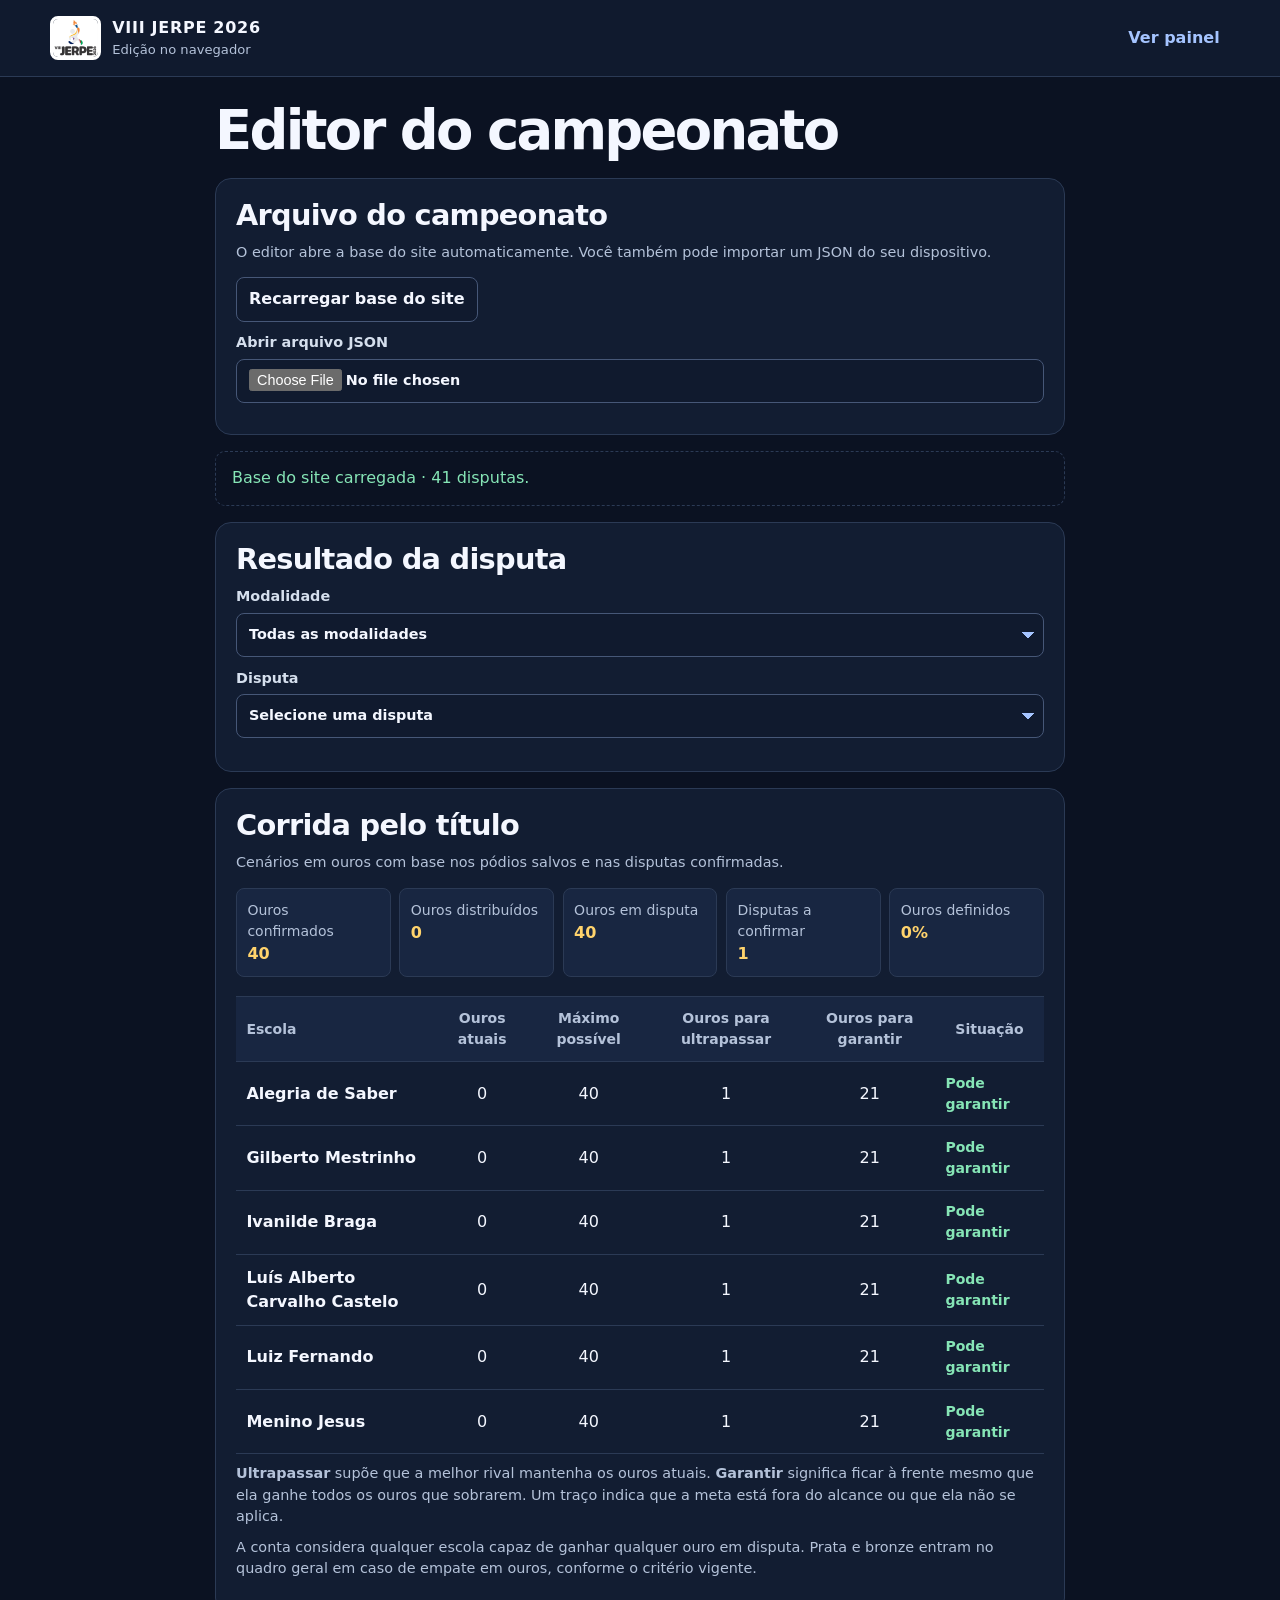
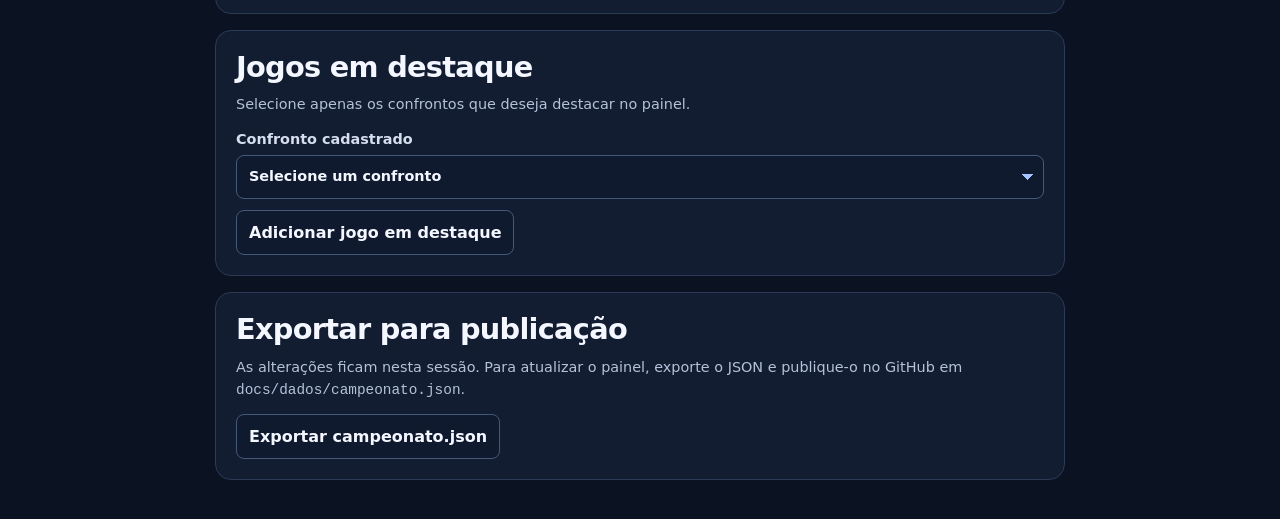
==== docs/editor/index.html @ e14b0c48 "Disponibiliza o editor do JERPE no GitHub Pages" ====
<!doctype html>
<html lang="pt-BR">
<head>
  <meta charset="utf-8">
  <meta name="viewport" content="width=device-width, initial-scale=1">
  <title>Editor do campeonato | VIII JERPE</title>
  <link rel="stylesheet" href="../css/site.css">
  <link rel="stylesheet" href="./editor.css">
  <script type="module" src="./editor.mjs"></script>
</head>
<body>
  <header class="topo">
    <div class="largura barra">
      <a class="marca" href="../">
        <img src="../imagens/identidade/jerpe-2026.png" alt="" width="354" height="303">
        <span><strong>VIII JERPE 2026</strong><small>Edição no navegador</small></span>
      </a>
      <nav aria-label="Navegação principal"><a href="../">Ver painel</a></nav>
    </div>
  </header>
  <main class="largura editor">
    <h1>Editor do campeonato</h1>
    <section class="cartao" aria-labelledby="titulo-arquivo">
      <h2 id="titulo-arquivo">Arquivo do campeonato</h2>
      <p class="contexto">O editor abre a base do site automaticamente. Você também pode importar um JSON do seu dispositivo.</p>
      <div class="acoes"><button type="button" id="carregar">Recarregar base do site</button></div>
      <label>Abrir arquivo JSON<input type="file" id="arquivo" accept=".json,application/json"></label>
    </section>
    <p class="aviso" id="status" role="status">Carregando a base do site…</p>
    <section class="cartao" id="edicao" hidden aria-labelledby="titulo-edicao">
      <h2 id="titulo-edicao">Resultado da disputa</h2>
      <label>Modalidade<select id="modalidade"></select></label>
      <label>Disputa<select id="disputa"></select></label>
      <p id="fonte" class="contexto"></p>
      <form id="formulario" hidden>
        <label>Situação<select id="situacao"></select></label>
        <fieldset id="campos-podio" hidden>
          <legend>Escolas no pódio</legend>
          <div class="campos-podio">
            <label class="ouro">1º lugar · Ouro<select id="ouro"></select></label>
            <label class="prata">2º lugar · Prata<select id="prata"></select></label>
            <label class="bronze">3º lugar · Bronze<select id="bronze"></select></label>
          </div>
        </fieldset>
        <p id="orientacao" class="contexto"></p>
        <div class="acoes"><button id="salvar" class="principal" type="submit">Salvar alteração</button></div>
      </form>
    </section>
    <section class="cartao corrida" id="corrida" hidden aria-labelledby="titulo-corrida">
      <h2 id="titulo-corrida">Corrida pelo título</h2>
      <p class="contexto">Cenários em ouros com base nos pódios salvos e nas disputas confirmadas.</p>
      <dl class="resumo-corrida">
        <div><dt>Ouros confirmados</dt><dd data-corrida="confirmados"></dd></div>
        <div><dt>Ouros distribuídos</dt><dd data-corrida="distribuidos"></dd></div>
        <div><dt>Ouros em disputa</dt><dd data-corrida="emDisputa"></dd></div>
        <div><dt>Disputas a confirmar</dt><dd data-corrida="aConfirmar"></dd></div>
        <div><dt>Ouros definidos</dt><dd data-corrida="percentual"></dd></div>
      </dl>
      <div class="tabela-corrida" role="region" aria-label="Cenários em ouros por escola" tabindex="0">
        <table aria-describedby="notas-corrida">
          <thead><tr>
            <th scope="col">Escola</th><th scope="col">Ouros atuais</th><th scope="col">Máximo possível</th>
            <th scope="col">Ouros para ultrapassar</th><th scope="col">Ouros para garantir</th><th scope="col">Situação</th>
          </tr></thead>
          <tbody></tbody>
        </table>
      </div>
      <div id="notas-corrida" class="contexto">
        <p><strong>Ultrapassar</strong> supõe que a melhor rival mantenha os ouros atuais. <strong>Garantir</strong> significa ficar à frente mesmo que ela ganhe todos os ouros que sobrarem. Um traço indica que a meta está fora do alcance ou que ela não se aplica.</p>
        <p>A conta considera qualquer escola capaz de ganhar qualquer ouro em disputa. Prata e bronze entram no quadro geral em caso de empate em ouros, conforme o critério vigente.</p>
      </div>
    </section>
    <section class="cartao" id="edicao-destaques" hidden aria-labelledby="titulo-edicao-destaques">
      <h2 id="titulo-edicao-destaques">Jogos em destaque</h2>
      <p class="contexto">Selecione apenas os confrontos que deseja destacar no painel.</p>
      <label>Confronto cadastrado<select id="selecionar-destaque"></select></label>
      <button type="button" id="adicionar-destaque">Adicionar jogo em destaque</button>
      <form id="form-destaque" hidden>
        <div class="campos-jogo">
          <label>Disputa<select name="competicaoId" required></select></label>
          <label>Nome do confronto<input name="etapa" placeholder="Ex. Final" maxlength="80" required></label>
          <label>Escola A<select name="escolaA"></select></label>
          <label>Escola B<select name="escolaB"></select></label>
          <label>Data<input name="data" type="date"></label>
          <label>Horário (Manaus)<input name="hora" type="time"></label>
          <label class="campo-local">Local<input name="local" maxlength="100"></label>
          <label>Placar da escola A<input name="placarA" type="number" inputmode="numeric" min="0" step="1"></label>
          <label>Placar da escola B<input name="placarB" type="number" inputmode="numeric" min="0" step="1"></label>
        </div>
        <p class="contexto">Para divulgar o placar, preencha as duas escolas e os dois números.</p>
        <div class="acoes">
          <button class="principal" type="submit" id="salvar-destaque">Salvar destaque</button>
          <button type="button" id="fechar-destaque">Fechar edição</button>
          <button type="button" id="remover-destaque" hidden>Remover destaque</button>
        </div>
      </form>
      <p class="aviso" id="status-destaque" role="status" hidden></p>
    </section>
    <section class="cartao" id="exportacao" hidden aria-labelledby="titulo-exportacao">
      <h2 id="titulo-exportacao">Exportar para publicação</h2>
      <p class="contexto">As alterações ficam nesta sessão. Para atualizar o painel, exporte o JSON e publique-o no GitHub em <code>docs/dados/campeonato.json</code>.</p>
      <button id="exportar" type="button">Exportar campeonato.json</button>
    </section>
  </main>
</body>
</html>
---- docs/css/site.css ----
:root {
  color-scheme: dark;
  --fundo: #0b1222;
  --superficie: #121d32;
  --superficie-2: #182641;
  --contorno: #2b3a55;
  --texto: #f4f7ff;
  --suave: #b4c2d9;
  --azul: #a5c4ff;
  --ouro: #ffd36c;
  --prata: #d5dfed;
  --bronze: #efaf90;
  --verde: #86e5b6;
  font-family: "Segoe UI", system-ui, sans-serif;
  background: var(--fundo);
  color: var(--texto);
  line-height: 1.5;
}
*, *::before, *::after { box-sizing: border-box; }
body { margin: 0; }
[hidden] { display: none !important; }
a { color: var(--azul); text-underline-offset: .24em; }
button, input, select { font: inherit; }
button, select, input { max-width: 100%; }
button, select, input[type="file"]::file-selector-button { cursor: pointer; }
:focus-visible { outline: 3px solid var(--ouro); outline-offset: 3px; }
section[id] { scroll-margin-top: 1rem; }
h1, h2, h3, h4, p, dl, dd { margin: 0; }
h1, h2, h3, h4 { line-height: 1.12; }
.largura { width: min(100% - 2rem, 1180px); margin-inline: auto; }
.visualmente-oculto, .skip:not(:focus) {
  position: absolute;
  width: 1px;
  height: 1px;
  overflow: hidden;
  clip-path: inset(50%);
  white-space: nowrap;
}
.skip:focus { position: fixed; z-index: 3; padding: .7rem; background: var(--fundo); }
.topo { background: #101a2e; border-bottom: 1px solid var(--contorno); }
.barra, .rodape > div { display: flex; align-items: center; justify-content: space-between; gap: 1rem; }
.barra { min-height: 76px; padding-block: .6rem; }
.marca { display: flex; align-items: center; gap: .7rem; color: var(--texto); text-decoration: none; }
.marca img { width: 51px; height: auto; display: block; border: 3px solid white; border-radius: 8px; }
.marca strong, .marca small { display: block; }
.marca strong { font-size: 1rem; letter-spacing: .045em; }
.marca small { color: var(--suave); font-size: .82rem; }
nav { display: flex; gap: .45rem; }
nav a { border-radius: 8px; padding: .5rem .65rem; font-weight: 650; text-decoration: none; }
nav a:hover { background: var(--superficie-2); }
.hero {
  position: relative;
  isolation: isolate;
  overflow: hidden;
  display: grid;
  align-items: end;
  gap: 1.7rem;
  min-height: 316px;
  margin-block: 1.45rem;
  padding: clamp(1.25rem, 4vw, 3rem);
  border: 1px solid #324973;
  border-radius: 20px;
  background: linear-gradient(112deg, #15284b 15%, #182e59 70%, #233f75);
}
.hero::before {
  content: "";
  position: absolute;
  z-index: -1;
  inset: -90px -185px auto auto;
  width: 520px;
  height: 382px;
  transform: rotate(-32deg);
  border: 1px solid #a5c4ff35;
  border-radius: 210px;
  box-shadow: 0 0 0 23px #a5c4ff13, 0 0 0 24px #a5c4ff35,
    0 0 0 47px #a5c4ff13, 0 0 0 48px #a5c4ff35, 0 0 0 71px #a5c4ff13;
  pointer-events: none;
}
.sobretitulo { color: var(--ouro); font-size: .875rem; font-weight: 750; letter-spacing: .09em; text-transform: uppercase; }
.hero h1 { margin-top: .55rem; font-size: clamp(2.9rem, 7vw, 5.25rem); line-height: .91; letter-spacing: -.07em; }
.slogan { margin-top: .95rem; color: var(--prata); }
.resumo { display: grid; grid-template-columns: repeat(3, minmax(0, 1fr)); gap: .45rem; }
.resumo > div {
  display: flex; flex-direction: column-reverse; justify-content: start; gap: .2rem;
  padding: .65rem; border: 1px solid #5474a7; border-radius: 11px; background: #121f3be8;
}
.resumo dd { color: var(--ouro); font-size: clamp(1.45rem, 3vw, 2.3rem); font-weight: 760; line-height: 1; }
.resumo dt { color: var(--prata); font-size: .875rem; }
.grade { display: grid; gap: 1.1rem; }
.cartao { min-width: 0; border: 1px solid var(--contorno); border-radius: 16px; background: var(--superficie); }
.secao-cabecalho { padding: 1.2rem 1.25rem .95rem; }
h2 { font-size: clamp(1.35rem, 2.5vw, 1.8rem); letter-spacing: -.025em; }
.secao-cabecalho p, .contexto, .observacao, .nota, .contagem { color: var(--suave); font-size: .9rem; }
.secao-cabecalho p { margin-top: .35rem; }
table { width: 100%; border-collapse: collapse; font-variant-numeric: tabular-nums; }
thead { background: var(--superficie-2); }
tr { border-block: 1px solid var(--contorno); }
th, td { padding: .67rem .38rem; text-align: center; }
th:nth-child(2), tbody th { text-align: left; }
thead th { color: var(--suave); font-size: .875rem; }
tbody th { font-weight: 650; }
tbody tr:hover { background: #182641; }
.posicao { color: var(--suave); }
.total { font-weight: 750; }
.ouro { color: var(--ouro); }
.prata { color: var(--prata); }
.bronze { color: var(--bronze); }
.nota { padding: .8rem 1.25rem; }
.recentes { display: flex; flex-direction: column; align-self: start; }
.recentes > :nth-child(2) { padding: 0 1.25rem .9rem; }
.link-podios { margin: 0 1.25rem 1.15rem; align-self: start; font-weight: 650; }
.vazio, .aviso { padding: .9rem 1rem; border: 1px dashed var(--contorno); border-radius: 10px; color: var(--suave); }
.recente { padding: .8rem 0; border-top: 1px solid var(--contorno); }
.recente h3, .disputa h3 { font-size: 1.08rem; overflow-wrap: anywhere; }
.catalogo { margin-block: 1.2rem 2rem; padding-bottom: 1.15rem; }
.filtros {
  display: grid; align-items: end; gap: .65rem; grid-template-columns: repeat(2, minmax(0, 1fr));
  margin-inline: 1.25rem;
}
label { display: grid; gap: .3rem; color: var(--prata); font-size: .9rem; font-weight: 640; }
select, input:not([type="hidden"]), button {
  min-height: 44px;
  border: 1px solid #465777;
  border-radius: 8px;
  padding: .6rem .75rem;
  background: #101a2e;
  color: var(--texto);
}
select {
  width: 100%;
  appearance: none;
  padding-right: 1.95rem;
  background:
    linear-gradient(45deg, transparent 50%, var(--azul) 50%) right 15px center/6px 6px no-repeat,
    linear-gradient(135deg, var(--azul) 50%, transparent 50%) right 9px center/6px 6px no-repeat,
    #101a2e;
}
button { font-weight: 700; }
button:hover:not(:disabled) { background: #263c63; }
button:disabled { cursor: default; opacity: .55; }
.principal { background: var(--ouro); color: #182138; border-color: var(--ouro); }
.principal:hover:not(:disabled) { background: #ffe2a1; }
.contagem { margin: .9rem 1.25rem .55rem; }
.lista-disputas {
  display: grid; gap: .7rem; grid-template-columns: repeat(auto-fit, minmax(min(100%, 235px), 1fr));
  margin-inline: 1.25rem;
}
.disputa { padding: .95rem; border: 1px solid var(--contorno); border-radius: 11px; background: #101a2d; }
.modalidade { color: var(--azul); font-size: .875rem; font-weight: 650; margin-bottom: .2rem; }
.contexto { margin-top: .3rem; }
.estado { margin-top: .55rem; color: var(--azul); font-weight: 650; font-size: .875rem; }
.estado.a-confirmar { color: var(--ouro); }
.estado.divulgado { color: var(--verde); }
.estado.cancelado { color: var(--suave); }
.observacao { margin-top: .45rem; }
.lista-medalhas { padding: 0; margin: .65rem 0 0; list-style: none; }
.lista-medalhas li { display: flex; align-items: baseline; gap: .45rem; margin-top: .3rem; overflow-wrap: anywhere; }
.medalha { font-weight: 750; flex: 0 0 1.5rem; }
.lista-jogos {
  display: grid; gap: 1.1rem; grid-template-columns: repeat(auto-fit, minmax(min(100%, 280px), 1fr));
  margin-inline: 1.25rem;
}
.lista-jogos h3 { font-size: 1rem; margin-bottom: .65rem; }
.grupo-jogos { display: grid; gap: .6rem; }
.jogo h4 { font-size: 1.05rem; }
.lados-jogo { list-style: none; padding: 0; margin: .7rem 0; }
.lados-jogo li { display: flex; justify-content: space-between; gap: .75rem; padding: .25rem 0; }
.lados-jogo li + li { border-top: 1px solid var(--contorno); }
.placar { color: var(--ouro); font-variant-numeric: tabular-nums; }
.form-simulacao { padding-inline: 1.25rem; display: grid; gap: .85rem; }
.form-simulacao fieldset { border: 0; padding: 0; min-width: 0; margin: 0; }
.form-simulacao legend { margin-bottom: .4rem; font-size: .9rem; }
.form-simulacao .campos-podio { grid-template-columns: repeat(3, minmax(0, 1fr)); }
.form-simulacao input, .campos-jogo input { width: 100%; min-width: 0; }
.form-simulacao .acoes { margin: 0; }
#resumo-simulacao:empty { padding: 0; }
#quadro-simulacao caption { text-align: left; padding: .55rem 1.25rem; color: var(--suave); }
.escola-simulada, tbody .escola-simulada:hover { background: #24385b; }
.rodape { padding-block: 1rem 1.4rem; border-top: 1px solid var(--contorno); color: var(--suave); font-size: .875rem; }
.rodape > div { flex-wrap: wrap; }
.editor { max-width: 850px; margin-block: 1.5rem 2.5rem; }
.editor .cartao { margin-block: 1rem; padding: 1.25rem; }
.editor h1 { font-size: clamp(2rem, 6vw, 3.4rem); letter-spacing: -.05em; }
.editor h2 { margin-bottom: .7rem; }
.editor p { margin-block: .55rem; }
.editor .aviso { white-space: pre-wrap; overflow-wrap: anywhere; }
.editor .aviso.erro { color: #ffb9b9; }
.editor .aviso.ok { color: var(--verde); }
.editor label { margin-bottom: .7rem; }
.editor fieldset { padding: 0; border: 0; margin: .6rem 0; min-width: 0; }
.editor legend { margin-bottom: .5rem; font-weight: 700; }
.acoes { display: flex; gap: .65rem; flex-wrap: wrap; align-items: center; margin-block: .65rem; }
.campos-podio { display: grid; gap: .7rem; }
.campos-jogo { display: grid; grid-template-columns: minmax(0, 1fr); gap: .2rem .9rem; margin-top: .85rem; }
input[type="file"] { width: 100%; }
.editor .contexto { margin-bottom: .8rem; }
@media (min-width: 650px) {
  .hero { grid-template-columns: 1.1fr 1fr; }
  .resumo > div { padding: .95rem; }
  .filtros { grid-template-columns: 1fr 1fr 1fr auto; }
  .campos-podio { grid-template-columns: repeat(3, minmax(0, 1fr)); }
  .campos-jogo { grid-template-columns: repeat(2, minmax(0, 1fr)); }
  .campo-local { grid-column: 1 / -1; }
  .form-simulacao { grid-template-columns: 1fr 1fr; align-items: end; }
  .form-simulacao .acoes { grid-column: 1 / -1; }
}
@media (min-width: 890px) {
  .grade { grid-template-columns: 1.85fr 1fr; }
  th, td { padding-inline: .65rem; }
}
@media (max-width: 385px) {
  .largura { width: calc(100% - 1rem); }
  .barra { gap: .5rem; }
  .marca { gap: .42rem; }
  .marca img { width: 40px; }
  .marca strong { font-size: .875rem; letter-spacing: .02em; }
  .marca small { font-size: .75rem; }
  nav { gap: .1rem; }
  nav a { padding-inline: .32rem; font-size: .875rem; }
  th, td { padding-inline: .23rem; }
  .filtros { grid-template-columns: 1fr; }
}
@media (max-width: 550px) {
  .barra { flex-wrap: wrap; gap: .35rem; }
  .barra nav { flex-wrap: wrap; }
}
---- docs/editor/editor.css ----
.resumo-corrida {
  display: grid;
  grid-template-columns: repeat(auto-fit, minmax(104px, 1fr));
  gap: .55rem;
  margin-block: .9rem 1.2rem;
}
.resumo-corrida > div {
  padding: .65rem;
  border: 1px solid var(--contorno);
  border-radius: 8px;
  background: var(--superficie-2);
}
.resumo-corrida dt { color: var(--suave); font-size: .875rem; }
.resumo-corrida dd { color: var(--ouro); font-weight: 750; overflow-wrap: anywhere; }
.tabela-corrida { overflow-x: auto; }
.tabela-corrida table { min-width: 540px; }
.tabela-corrida th:first-child, .tabela-corrida td:last-child { text-align: left; }
.tabela-corrida thead th:nth-child(2) { text-align: center; }
.situacao-corrida { font-size: .875rem; font-weight: 650; }
.corrida-garantida, .corrida-possivel { color: var(--verde); }
.corrida-podeEmpatar, .corrida-empate { color: var(--ouro); }
.corrida-semChance { color: #ffb9b9; }
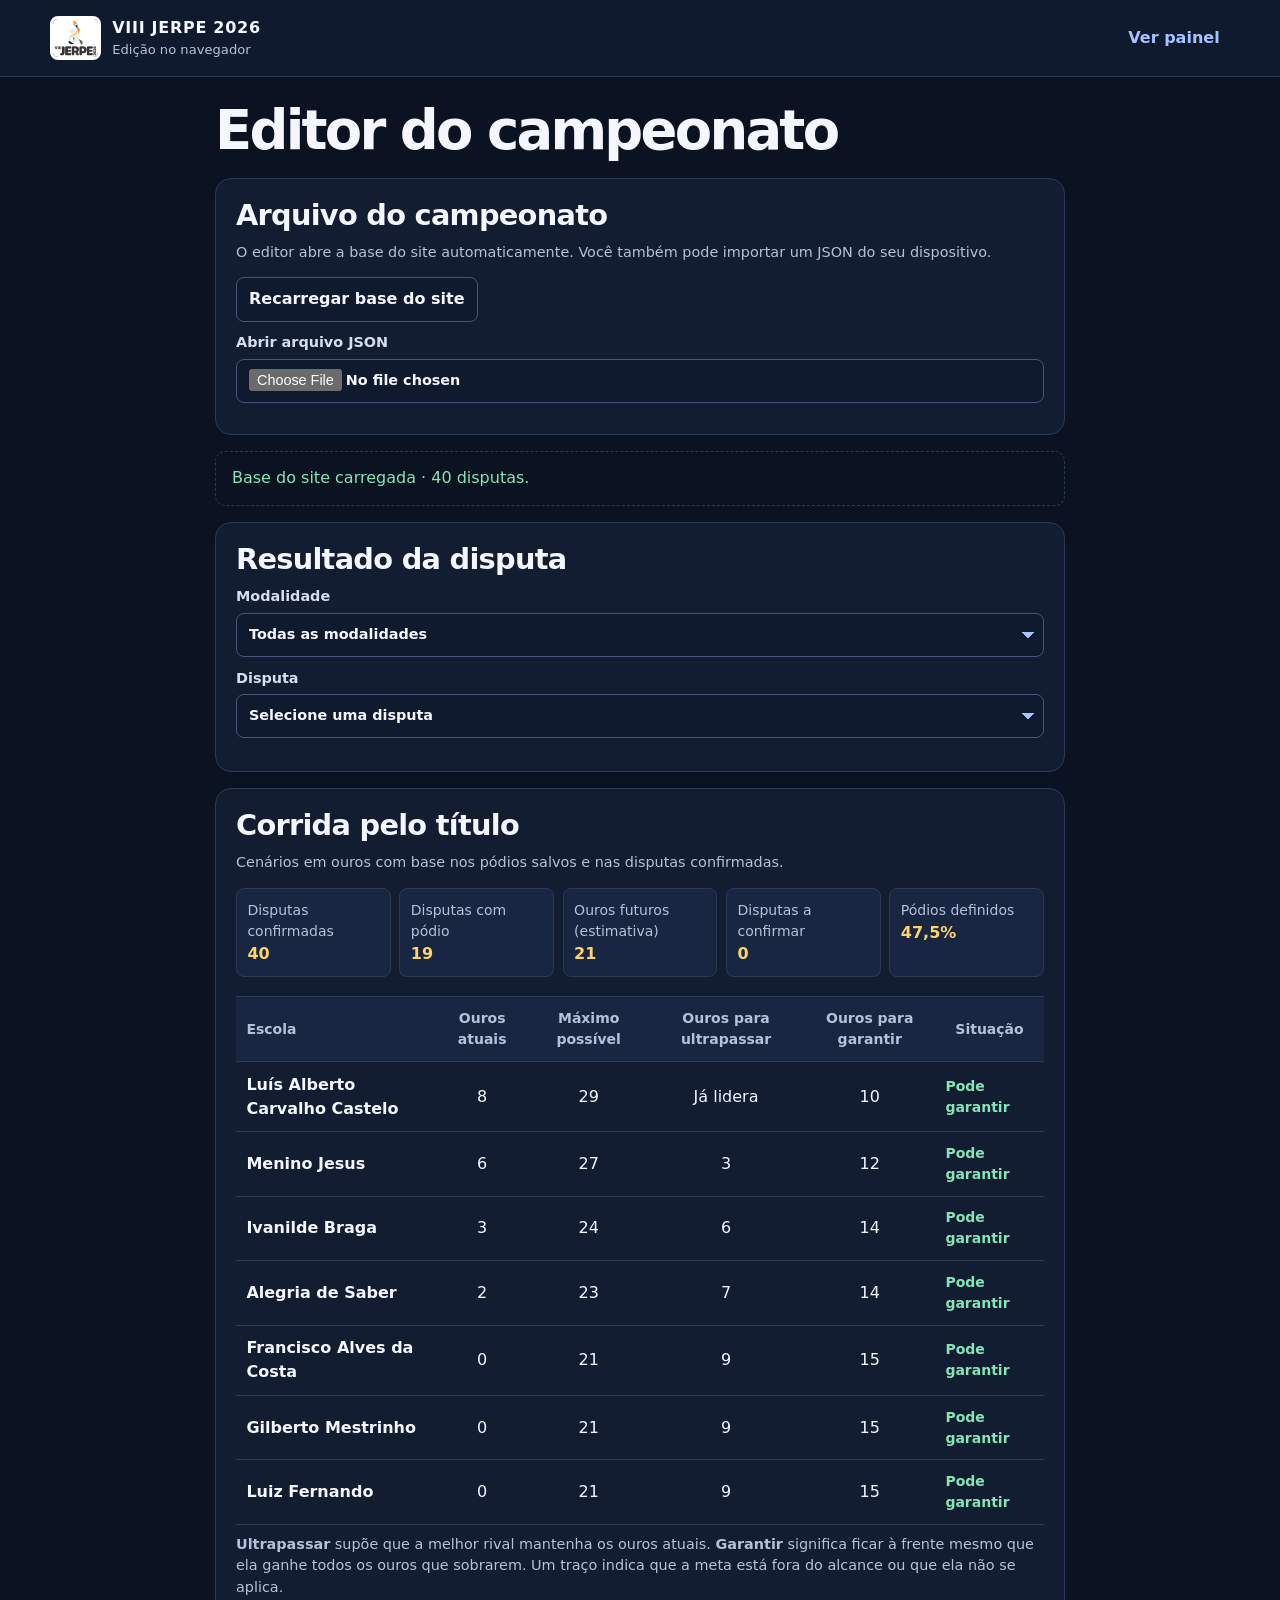
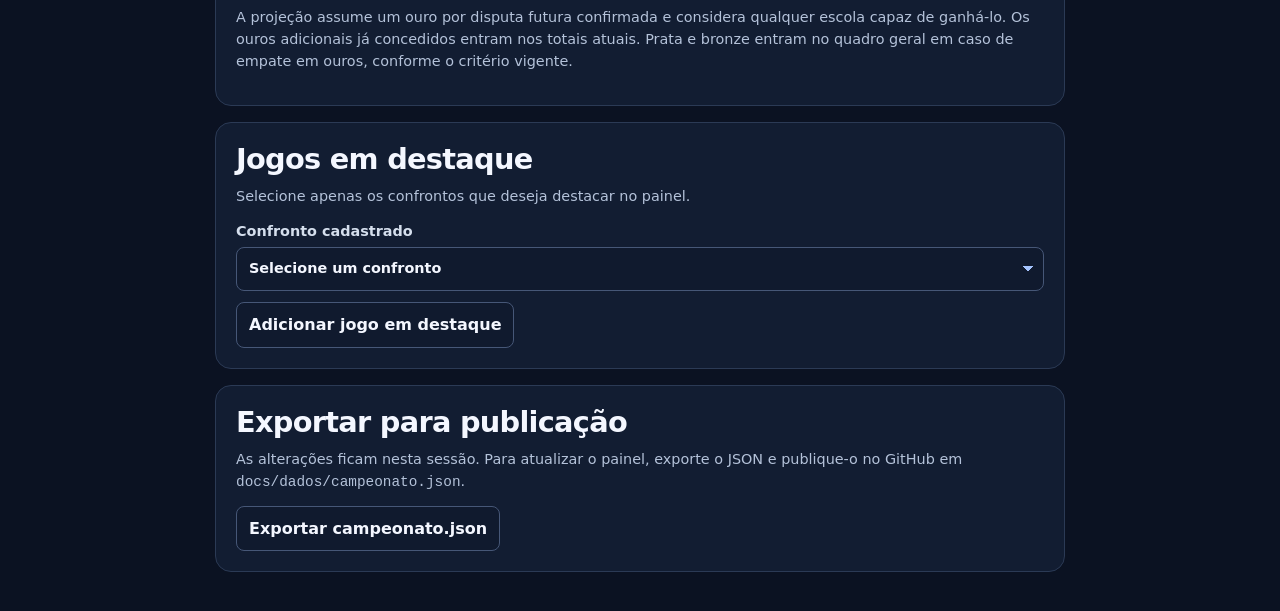
==== commit 191d369f: "Adiciona medalhas excepcionais ao pódio" ====
--- a/docs/editor/index.html
+++ b/docs/editor/index.html
@@ -41,6 +41,23 @@
             <label class="prata">2º lugar · Prata<select id="prata"></select></label>
             <label class="bronze">3º lugar · Bronze<select id="bronze"></select></label>
           </div>
+          <div id="medalhas-adicionais"></div>
+          <button type="button" id="adicionar-medalha">Adicionar medalha excepcional</button>
+          <template id="modelo-medalha">
+            <fieldset class="medalha-excepcional">
+              <legend>Medalha excepcional</legend>
+              <div class="campos-podio">
+                <label>Medalha<select name="tipo-extra" required>
+                  <option value="">Selecione a medalha</option>
+                  <option value="ouro">Ouro</option>
+                  <option value="prata">Prata</option>
+                  <option value="bronze">Bronze</option>
+                </select></label>
+                <label>Escola<select name="escola-extra" required></select></label>
+                <button type="button">Remover medalha</button>
+              </div>
+            </fieldset>
+          </template>
         </fieldset>
         <p id="orientacao" class="contexto"></p>
         <div class="acoes"><button id="salvar" class="principal" type="submit">Salvar alteração</button></div>
@@ -50,11 +67,11 @@
       <h2 id="titulo-corrida">Corrida pelo título</h2>
       <p class="contexto">Cenários em ouros com base nos pódios salvos e nas disputas confirmadas.</p>
       <dl class="resumo-corrida">
-        <div><dt>Ouros confirmados</dt><dd data-corrida="confirmados"></dd></div>
-        <div><dt>Ouros distribuídos</dt><dd data-corrida="distribuidos"></dd></div>
-        <div><dt>Ouros em disputa</dt><dd data-corrida="emDisputa"></dd></div>
+        <div><dt>Disputas confirmadas</dt><dd data-corrida="confirmados"></dd></div>
+        <div><dt>Disputas com pódio</dt><dd data-corrida="distribuidos"></dd></div>
+        <div><dt>Ouros futuros (estimativa)</dt><dd data-corrida="emDisputa"></dd></div>
         <div><dt>Disputas a confirmar</dt><dd data-corrida="aConfirmar"></dd></div>
-        <div><dt>Ouros definidos</dt><dd data-corrida="percentual"></dd></div>
+        <div><dt>Pódios definidos</dt><dd data-corrida="percentual"></dd></div>
       </dl>
       <div class="tabela-corrida" role="region" aria-label="Cenários em ouros por escola" tabindex="0">
         <table aria-describedby="notas-corrida">
@@ -67,7 +84,7 @@
       </div>
       <div id="notas-corrida" class="contexto">
         <p><strong>Ultrapassar</strong> supõe que a melhor rival mantenha os ouros atuais. <strong>Garantir</strong> significa ficar à frente mesmo que ela ganhe todos os ouros que sobrarem. Um traço indica que a meta está fora do alcance ou que ela não se aplica.</p>
-        <p>A conta considera qualquer escola capaz de ganhar qualquer ouro em disputa. Prata e bronze entram no quadro geral em caso de empate em ouros, conforme o critério vigente.</p>
+        <p>A projeção assume um ouro por disputa futura confirmada e considera qualquer escola capaz de ganhá-lo. Os ouros adicionais já concedidos entram nos totais atuais. Prata e bronze entram no quadro geral em caso de empate em ouros, conforme o critério vigente.</p>
       </div>
     </section>
     <section class="cartao" id="edicao-destaques" hidden aria-labelledby="titulo-edicao-destaques">
--- a/docs/css/site.css
+++ b/docs/css/site.css
@@ -167,15 +167,7 @@
 .lados-jogo li { display: flex; justify-content: space-between; gap: .75rem; padding: .25rem 0; }
 .lados-jogo li + li { border-top: 1px solid var(--contorno); }
 .placar { color: var(--ouro); font-variant-numeric: tabular-nums; }
-.form-simulacao { padding-inline: 1.25rem; display: grid; gap: .85rem; }
-.form-simulacao fieldset { border: 0; padding: 0; min-width: 0; margin: 0; }
-.form-simulacao legend { margin-bottom: .4rem; font-size: .9rem; }
-.form-simulacao .campos-podio { grid-template-columns: repeat(3, minmax(0, 1fr)); }
-.form-simulacao input, .campos-jogo input { width: 100%; min-width: 0; }
-.form-simulacao .acoes { margin: 0; }
-#resumo-simulacao:empty { padding: 0; }
-#quadro-simulacao caption { text-align: left; padding: .55rem 1.25rem; color: var(--suave); }
-.escola-simulada, tbody .escola-simulada:hover { background: #24385b; }
+.campos-jogo input { width: 100%; min-width: 0; }
 .rodape { padding-block: 1rem 1.4rem; border-top: 1px solid var(--contorno); color: var(--suave); font-size: .875rem; }
 .rodape > div { flex-wrap: wrap; }
 .editor { max-width: 850px; margin-block: 1.5rem 2.5rem; }
@@ -201,8 +193,6 @@
   .campos-podio { grid-template-columns: repeat(3, minmax(0, 1fr)); }
   .campos-jogo { grid-template-columns: repeat(2, minmax(0, 1fr)); }
   .campo-local { grid-column: 1 / -1; }
-  .form-simulacao { grid-template-columns: 1fr 1fr; align-items: end; }
-  .form-simulacao .acoes { grid-column: 1 / -1; }
 }
 @media (min-width: 890px) {
   .grade { grid-template-columns: 1.85fr 1fr; }
--- a/docs/editor/editor.css
+++ b/docs/editor/editor.css
@@ -1,3 +1,5 @@
+.medalha-excepcional button { align-self: center; justify-self: start; }
+
 .resumo-corrida {
   display: grid;
   grid-template-columns: repeat(auto-fit, minmax(104px, 1fr));
